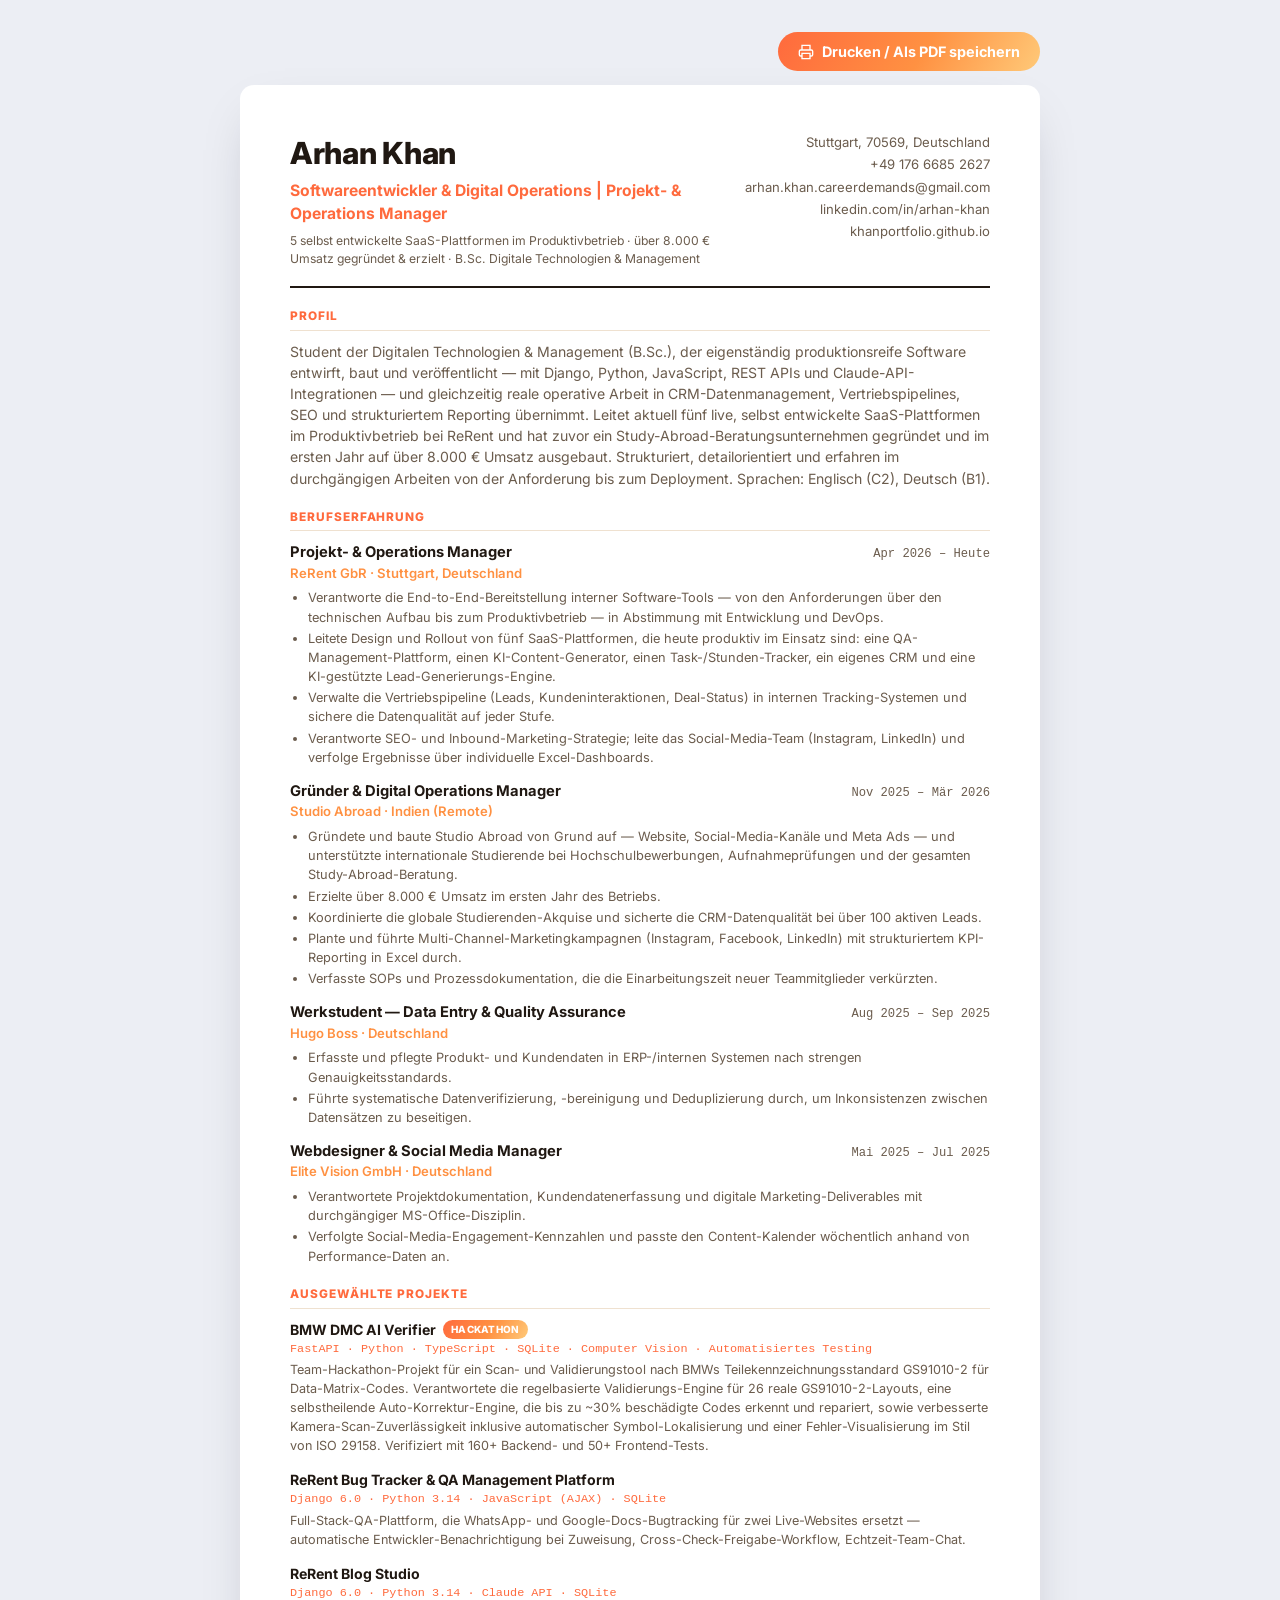
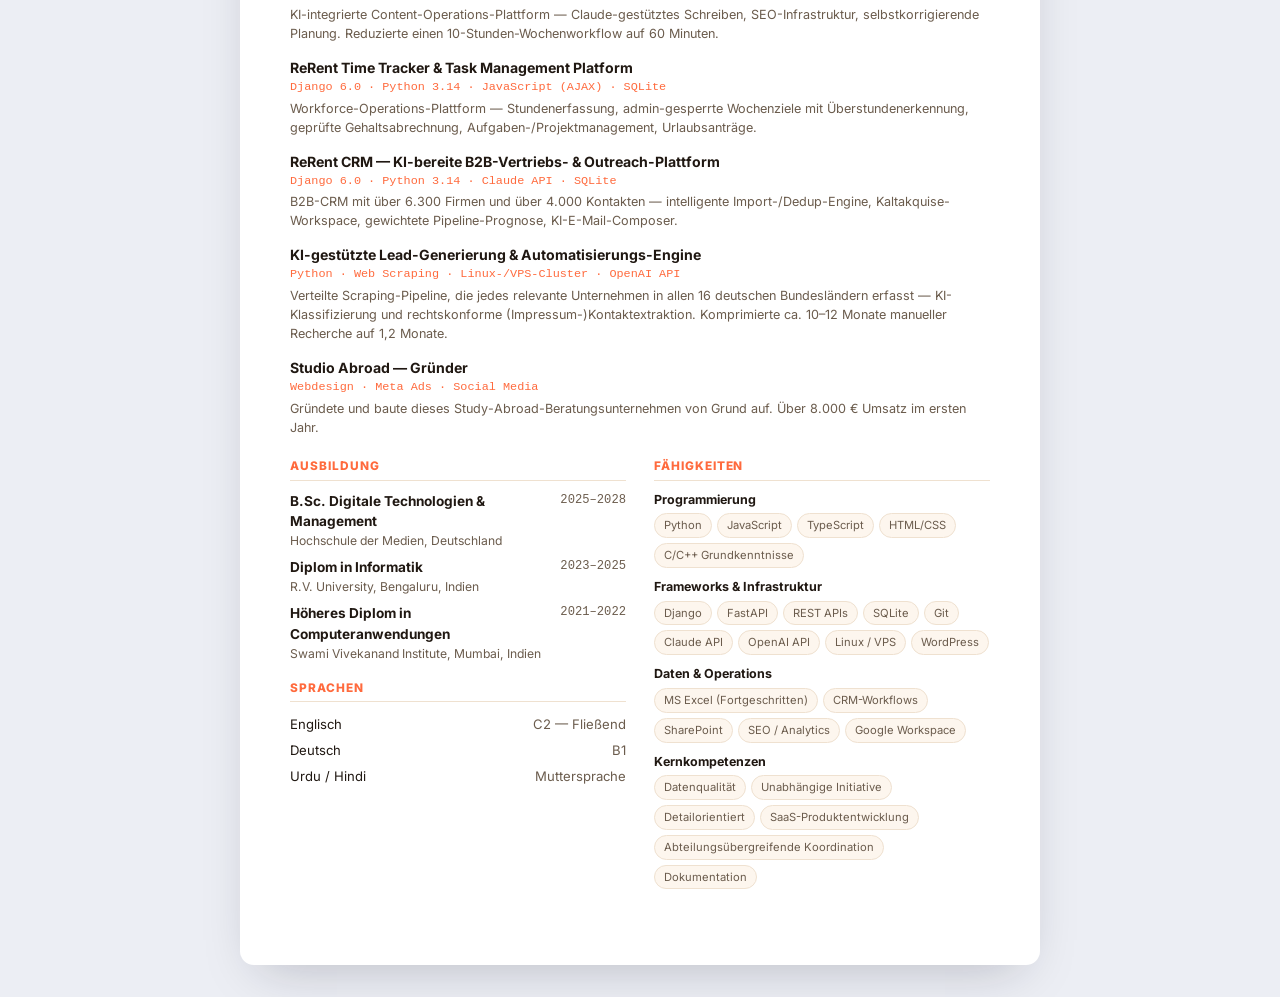
==== cv-de.html @ f929aeee "Add German CV source and matching redesigned PDF New cv-de.html mirrors cv.html's on-brand design, t" ====
<!DOCTYPE html>
<html lang="de">
<head>
<meta charset="UTF-8">
<meta name="viewport" content="width=device-width, initial-scale=1.0">
<title>Arhan Khan — Lebenslauf</title>
<meta name="description" content="Arhan Khan — Softwareentwickler &amp; Digital Operations. Lebenslauf.">
<link rel="icon" href="data:image/svg+xml,%3Csvg xmlns='http://www.w3.org/2000/svg' viewBox='0 0 64 64'%3E%3Cdefs%3E%3ClinearGradient id='g' x1='0' y1='0' x2='1' y2='1'%3E%3Cstop offset='0' stop-color='%23ff6a3d'/%3E%3Cstop offset='.5' stop-color='%23ff9142'/%3E%3Cstop offset='1' stop-color='%23ffc978'/%3E%3C/linearGradient%3E%3C/defs%3E%3Crect width='64' height='64' rx='16' fill='url(%23g)'/%3E%3Ctext x='32' y='42' font-size='28' font-family='Arial,sans-serif' font-weight='700' fill='white' text-anchor='middle'%3EAK%3C/text%3E%3C/svg%3E">
<link rel="preconnect" href="https://fonts.googleapis.com">
<link rel="preconnect" href="https://fonts.gstatic.com" crossorigin>
<link href="https://fonts.googleapis.com/css2?family=Inter:wght@400;500;600;700;800&display=swap" rel="stylesheet">
<style>
  :root {
    --accent-1: #ff6a3d; --accent-2: #ff9142; --accent-3: #ffc978;
    --gradient: linear-gradient(120deg, var(--accent-1), var(--accent-2) 55%, var(--accent-3));
    --text: #201812; --text-dim: #6b5c4d; --border: #efe1d0; --bg-alt: #fdf6ee;
  }
  * { box-sizing: border-box; margin: 0; padding: 0; }
  body {
    font-family: 'Inter', system-ui, sans-serif;
    color: var(--text);
    line-height: 1.5;
    background: #eceef4;
    padding: 32px 16px;
  }
  .page {
    max-width: 800px;
    margin: 0 auto;
    background: #fff;
    border-radius: 14px;
    box-shadow: 0 20px 50px -20px rgba(20,20,40,.25);
    padding: 46px 50px 56px;
  }
  .toolbar {
    max-width: 800px; margin: 0 auto 14px;
    display: flex; justify-content: flex-end;
  }
  .print-btn {
    display: inline-flex; align-items: center; gap: 8px;
    background: var(--gradient); color: #fff; border: none;
    padding: 11px 20px; border-radius: 999px; font-weight: 700; font-size: .9rem;
    cursor: pointer; font-family: inherit;
  }
  header { display: flex; justify-content: space-between; align-items: flex-start; gap: 20px; border-bottom: 2px solid var(--text); padding-bottom: 18px; margin-bottom: 20px; }
  h1 { font-size: 1.9rem; font-weight: 800; letter-spacing: -.01em; }
  .role { font-size: .98rem; color: var(--accent-1); font-weight: 700; margin-top: 2px; }
  .hdr-stats { font-size: .76rem; color: var(--text-dim); margin-top: 6px; }
  .contact { text-align: right; font-size: .82rem; color: var(--text-dim); line-height: 1.7; }
  .contact a { color: var(--text-dim); text-decoration: none; }

  section { margin-bottom: 20px; }
  h2 {
    font-size: .74rem; letter-spacing: .08em; text-transform: uppercase;
    color: var(--accent-1); font-weight: 800; margin-bottom: 10px;
    padding-bottom: 4px; border-bottom: 1px solid var(--border);
  }
  .profile { font-size: .88rem; color: var(--text-dim); }

  .entry { margin-bottom: 13px; }
  .entry:last-child { margin-bottom: 0; }
  .entry-head { display: flex; justify-content: space-between; align-items: baseline; gap: 12px; flex-wrap: wrap; }
  .entry-title { font-weight: 700; font-size: .92rem; }
  .entry-org { font-size: .82rem; color: var(--accent-2); font-weight: 600; }
  .entry-date { font-size: .76rem; color: var(--text-dim); font-family: ui-monospace, monospace; white-space: nowrap; }
  .entry ul { margin: 5px 0 0 18px; }
  .entry li { font-size: .8rem; color: var(--text-dim); margin-bottom: 2px; }

  .proj-title { font-weight: 700; font-size: .88rem; display: flex; align-items: center; gap: 7px; flex-wrap: wrap; }
  .proj-badge {
    display: inline-block; font-size: .62rem; font-weight: 800; letter-spacing: .03em;
    text-transform: uppercase; color: #fff; background: var(--gradient);
    border-radius: 999px; padding: 2px 8px;
  }
  .proj-stack { font-size: .74rem; color: var(--accent-1); font-family: ui-monospace, monospace; margin: 1px 0 3px; }
  .proj-desc { font-size: .79rem; color: var(--text-dim); }

  .two-col { display: grid; grid-template-columns: 1fr 1fr; gap: 28px; }
  .skill-group { margin-bottom: 10px; }
  .skill-group:last-child { margin-bottom: 0; }
  .skill-label { font-size: .78rem; font-weight: 700; margin-bottom: 4px; }
  .pill-row { display: flex; flex-wrap: wrap; gap: 5px; }
  .pill { font-size: .7rem; background: var(--bg-alt); border: 1px solid var(--border); border-radius: 999px; padding: 3px 9px; color: var(--text-dim); }

  .edu-row { display: flex; justify-content: space-between; gap: 10px; font-size: .82rem; margin-bottom: 6px; }
  .edu-row strong { display: block; font-size: .85rem; }
  .edu-loc { color: var(--text-dim); font-size: .76rem; }
  .edu-date { color: var(--text-dim); font-size: .76rem; font-family: ui-monospace, monospace; white-space: nowrap; }

  .lang-row { display: flex; justify-content: space-between; font-size: .82rem; padding: 3px 0; }
  .lang-row span:last-child { color: var(--text-dim); }

  @media print {
    body { background: #fff; padding: 0; font-size: 85%; }
    .toolbar { display: none; }
    .page { box-shadow: none; border-radius: 0; padding: 0; max-width: 100%; }
    @page { margin: 9mm; }
    header { margin-bottom: 11px; padding-bottom: 10px; }
    section { margin-bottom: 10px; }
    h2 { margin-bottom: 5px; padding-bottom: 2px; }
    .entry { margin-bottom: 6px; }
    .entry ul { margin-top: 3px; }
    .entry li { margin-bottom: 1px; line-height: 1.32; }
    .profile { line-height: 1.38; }
  }
  @media (max-width: 640px) {
    .page { padding: 30px 22px; }
    header { flex-direction: column; }
    .contact { text-align: left; }
    .two-col { grid-template-columns: 1fr; }
  }
</style>
</head>
<body>

<div class="toolbar">
  <button class="print-btn" onclick="window.print()">
    <svg width="16" height="16" viewBox="0 0 24 24" fill="none" stroke="currentColor" stroke-width="2"><path d="M6 9V2h12v7M6 18H4a2 2 0 0 1-2-2v-5a2 2 0 0 1 2-2h16a2 2 0 0 1 2 2v5a2 2 0 0 1-2 2h-2M6 14h12v8H6z"/></svg>
    Drucken / Als PDF speichern
  </button>
</div>

<div class="page">

  <header>
    <div>
      <h1>Arhan Khan</h1>
      <p class="role">Softwareentwickler &amp; Digital Operations | Projekt- &amp; Operations Manager</p>
      <p class="hdr-stats">5 selbst entwickelte SaaS-Plattformen im Produktivbetrieb · über 8.000&nbsp;€ Umsatz gegründet &amp; erzielt · B.Sc. Digitale Technologien &amp; Management</p>
    </div>
    <div class="contact">
      Stuttgart, 70569, Deutschland<br>
      +49 176 6685 2627<br>
      <a href="mailto:arhan.khan.careerdemands@gmail.com">arhan.khan.careerdemands@gmail.com</a><br>
      <a href="https://linkedin.com/in/arhan-khan">linkedin.com/in/arhan-khan</a><br>
      <a href="https://khanportfolio.github.io/">khanportfolio.github.io</a>
    </div>
  </header>

  <section>
    <h2>Profil</h2>
    <p class="profile">Student der Digitalen Technologien &amp; Management (B.Sc.), der eigenständig produktionsreife Software entwirft, baut und veröffentlicht — mit Django, Python, JavaScript, REST APIs und Claude-API-Integrationen — und gleichzeitig reale operative Arbeit in CRM-Datenmanagement, Vertriebspipelines, SEO und strukturiertem Reporting übernimmt. Leitet aktuell fünf live, selbst entwickelte SaaS-Plattformen im Produktivbetrieb bei ReRent und hat zuvor ein Study-Abroad-Beratungsunternehmen gegründet und im ersten Jahr auf über 8.000&nbsp;€ Umsatz ausgebaut. Strukturiert, detailorientiert und erfahren im durchgängigen Arbeiten von der Anforderung bis zum Deployment. Sprachen: Englisch (C2), Deutsch (B1).</p>
  </section>

  <section>
    <h2>Berufserfahrung</h2>

    <div class="entry">
      <div class="entry-head">
        <span class="entry-title">Projekt- &amp; Operations Manager</span>
        <span class="entry-date">Apr 2026 – Heute</span>
      </div>
      <div class="entry-org">ReRent GbR · Stuttgart, Deutschland</div>
      <ul>
        <li>Verantworte die End-to-End-Bereitstellung interner Software-Tools — von den Anforderungen über den technischen Aufbau bis zum Produktivbetrieb — in Abstimmung mit Entwicklung und DevOps.</li>
        <li>Leitete Design und Rollout von fünf SaaS-Plattformen, die heute produktiv im Einsatz sind: eine QA-Management-Plattform, einen KI-Content-Generator, einen Task-/Stunden-Tracker, ein eigenes CRM und eine KI-gestützte Lead-Generierungs-Engine.</li>
        <li>Verwalte die Vertriebspipeline (Leads, Kundeninteraktionen, Deal-Status) in internen Tracking-Systemen und sichere die Datenqualität auf jeder Stufe.</li>
        <li>Verantworte SEO- und Inbound-Marketing-Strategie; leite das Social-Media-Team (Instagram, LinkedIn) und verfolge Ergebnisse über individuelle Excel-Dashboards.</li>
      </ul>
    </div>

    <div class="entry">
      <div class="entry-head">
        <span class="entry-title">Gründer &amp; Digital Operations Manager</span>
        <span class="entry-date">Nov 2025 – Mär 2026</span>
      </div>
      <div class="entry-org">Studio Abroad · Indien (Remote)</div>
      <ul>
        <li>Gründete und baute Studio Abroad von Grund auf — Website, Social-Media-Kanäle und Meta Ads — und unterstützte internationale Studierende bei Hochschulbewerbungen, Aufnahmeprüfungen und der gesamten Study-Abroad-Beratung.</li>
        <li>Erzielte über 8.000&nbsp;€ Umsatz im ersten Jahr des Betriebs.</li>
        <li>Koordinierte die globale Studierenden-Akquise und sicherte die CRM-Datenqualität bei über 100 aktiven Leads.</li>
        <li>Plante und führte Multi-Channel-Marketingkampagnen (Instagram, Facebook, LinkedIn) mit strukturiertem KPI-Reporting in Excel durch.</li>
        <li>Verfasste SOPs und Prozessdokumentation, die die Einarbeitungszeit neuer Teammitglieder verkürzten.</li>
      </ul>
    </div>

    <div class="entry">
      <div class="entry-head">
        <span class="entry-title">Werkstudent — Data Entry &amp; Quality Assurance</span>
        <span class="entry-date">Aug 2025 – Sep 2025</span>
      </div>
      <div class="entry-org">Hugo Boss · Deutschland</div>
      <ul>
        <li>Erfasste und pflegte Produkt- und Kundendaten in ERP-/internen Systemen nach strengen Genauigkeitsstandards.</li>
        <li>Führte systematische Datenverifizierung, -bereinigung und Deduplizierung durch, um Inkonsistenzen zwischen Datensätzen zu beseitigen.</li>
      </ul>
    </div>

    <div class="entry">
      <div class="entry-head">
        <span class="entry-title">Webdesigner &amp; Social Media Manager</span>
        <span class="entry-date">Mai 2025 – Jul 2025</span>
      </div>
      <div class="entry-org">Elite Vision GmbH · Deutschland</div>
      <ul>
        <li>Verantwortete Projektdokumentation, Kundendatenerfassung und digitale Marketing-Deliverables mit durchgängiger MS-Office-Disziplin.</li>
        <li>Verfolgte Social-Media-Engagement-Kennzahlen und passte den Content-Kalender wöchentlich anhand von Performance-Daten an.</li>
      </ul>
    </div>
  </section>

  <section>
    <h2>Ausgewählte Projekte</h2>

    <div class="entry">
      <div class="proj-title">BMW DMC AI Verifier <span class="proj-badge">Hackathon</span></div>
      <div class="proj-stack">FastAPI · Python · TypeScript · SQLite · Computer Vision · Automatisiertes Testing</div>
      <div class="proj-desc">Team-Hackathon-Projekt für ein Scan- und Validierungstool nach BMWs Teilekennzeichnungsstandard GS91010-2 für Data-Matrix-Codes. Verantwortete die regelbasierte Validierungs-Engine für 26 reale GS91010-2-Layouts, eine selbstheilende Auto-Korrektur-Engine, die bis zu ~30% beschädigte Codes erkennt und repariert, sowie verbesserte Kamera-Scan-Zuverlässigkeit inklusive automatischer Symbol-Lokalisierung und einer Fehler-Visualisierung im Stil von ISO 29158. Verifiziert mit 160+ Backend- und 50+ Frontend-Tests.</div>
    </div>
    <div class="entry">
      <div class="proj-title">ReRent Bug Tracker &amp; QA Management Platform</div>
      <div class="proj-stack">Django 6.0 · Python 3.14 · JavaScript (AJAX) · SQLite</div>
      <div class="proj-desc">Full-Stack-QA-Plattform, die WhatsApp- und Google-Docs-Bugtracking für zwei Live-Websites ersetzt — automatische Entwickler-Benachrichtigung bei Zuweisung, Cross-Check-Freigabe-Workflow, Echtzeit-Team-Chat.</div>
    </div>
    <div class="entry">
      <div class="proj-title">ReRent Blog Studio</div>
      <div class="proj-stack">Django 6.0 · Python 3.14 · Claude API · SQLite</div>
      <div class="proj-desc">KI-integrierte Content-Operations-Plattform — Claude-gestütztes Schreiben, SEO-Infrastruktur, selbstkorrigierende Planung. Reduzierte einen 10-Stunden-Wochenworkflow auf 60 Minuten.</div>
    </div>
    <div class="entry">
      <div class="proj-title">ReRent Time Tracker &amp; Task Management Platform</div>
      <div class="proj-stack">Django 6.0 · Python 3.14 · JavaScript (AJAX) · SQLite</div>
      <div class="proj-desc">Workforce-Operations-Plattform — Stundenerfassung, admin-gesperrte Wochenziele mit Überstundenerkennung, geprüfte Gehaltsabrechnung, Aufgaben-/Projektmanagement, Urlaubsanträge.</div>
    </div>
    <div class="entry">
      <div class="proj-title">ReRent CRM — KI-bereite B2B-Vertriebs- &amp; Outreach-Plattform</div>
      <div class="proj-stack">Django 6.0 · Python 3.14 · Claude API · SQLite</div>
      <div class="proj-desc">B2B-CRM mit über 6.300 Firmen und über 4.000 Kontakten — intelligente Import-/Dedup-Engine, Kaltakquise-Workspace, gewichtete Pipeline-Prognose, KI-E-Mail-Composer.</div>
    </div>
    <div class="entry">
      <div class="proj-title">KI-gestützte Lead-Generierung &amp; Automatisierungs-Engine</div>
      <div class="proj-stack">Python · Web Scraping · Linux-/VPS-Cluster · OpenAI API</div>
      <div class="proj-desc">Verteilte Scraping-Pipeline, die jedes relevante Unternehmen in allen 16 deutschen Bundesländern erfasst — KI-Klassifizierung und rechtskonforme (Impressum-)Kontaktextraktion. Komprimierte ca. 10–12 Monate manueller Recherche auf 1,2 Monate.</div>
    </div>
    <div class="entry">
      <div class="proj-title">Studio Abroad — Gründer</div>
      <div class="proj-stack">Webdesign · Meta Ads · Social Media</div>
      <div class="proj-desc">Gründete und baute dieses Study-Abroad-Beratungsunternehmen von Grund auf. Über 8.000&nbsp;€ Umsatz im ersten Jahr.</div>
    </div>
  </section>

  <div class="two-col">
    <section>
      <h2>Ausbildung</h2>
      <div class="edu-row">
        <div><strong>B.Sc. Digitale Technologien &amp; Management</strong><span class="edu-loc">Hochschule der Medien, Deutschland</span></div>
        <span class="edu-date">2025–2028</span>
      </div>
      <div class="edu-row">
        <div><strong>Diplom in Informatik</strong><span class="edu-loc">R.V. University, Bengaluru, Indien</span></div>
        <span class="edu-date">2023–2025</span>
      </div>
      <div class="edu-row">
        <div><strong>Höheres Diplom in Computeranwendungen</strong><span class="edu-loc">Swami Vivekanand Institute, Mumbai, Indien</span></div>
        <span class="edu-date">2021–2022</span>
      </div>

      <h2 style="margin-top:16px">Sprachen</h2>
      <div class="lang-row"><span>Englisch</span><span>C2 — Fließend</span></div>
      <div class="lang-row"><span>Deutsch</span><span>B1</span></div>
      <div class="lang-row"><span>Urdu / Hindi</span><span>Muttersprache</span></div>
    </section>

    <section>
      <h2>Fähigkeiten</h2>
      <div class="skill-group">
        <div class="skill-label">Programmierung</div>
        <div class="pill-row">
          <span class="pill">Python</span><span class="pill">JavaScript</span><span class="pill">TypeScript</span><span class="pill">HTML/CSS</span><span class="pill">C/C++ Grundkenntnisse</span>
        </div>
      </div>
      <div class="skill-group">
        <div class="skill-label">Frameworks &amp; Infrastruktur</div>
        <div class="pill-row">
          <span class="pill">Django</span><span class="pill">FastAPI</span><span class="pill">REST APIs</span><span class="pill">SQLite</span><span class="pill">Git</span><span class="pill">Claude API</span><span class="pill">OpenAI API</span><span class="pill">Linux / VPS</span><span class="pill">WordPress</span>
        </div>
      </div>
      <div class="skill-group">
        <div class="skill-label">Daten &amp; Operations</div>
        <div class="pill-row">
          <span class="pill">MS Excel (Fortgeschritten)</span><span class="pill">CRM-Workflows</span><span class="pill">SharePoint</span><span class="pill">SEO / Analytics</span><span class="pill">Google Workspace</span>
        </div>
      </div>
      <div class="skill-group">
        <div class="skill-label">Kernkompetenzen</div>
        <div class="pill-row">
          <span class="pill">Datenqualität</span><span class="pill">Unabhängige Initiative</span><span class="pill">Detailorientiert</span><span class="pill">SaaS-Produktentwicklung</span><span class="pill">Abteilungsübergreifende Koordination</span><span class="pill">Dokumentation</span>
        </div>
      </div>
    </section>
  </div>

</div>
</body>
</html>
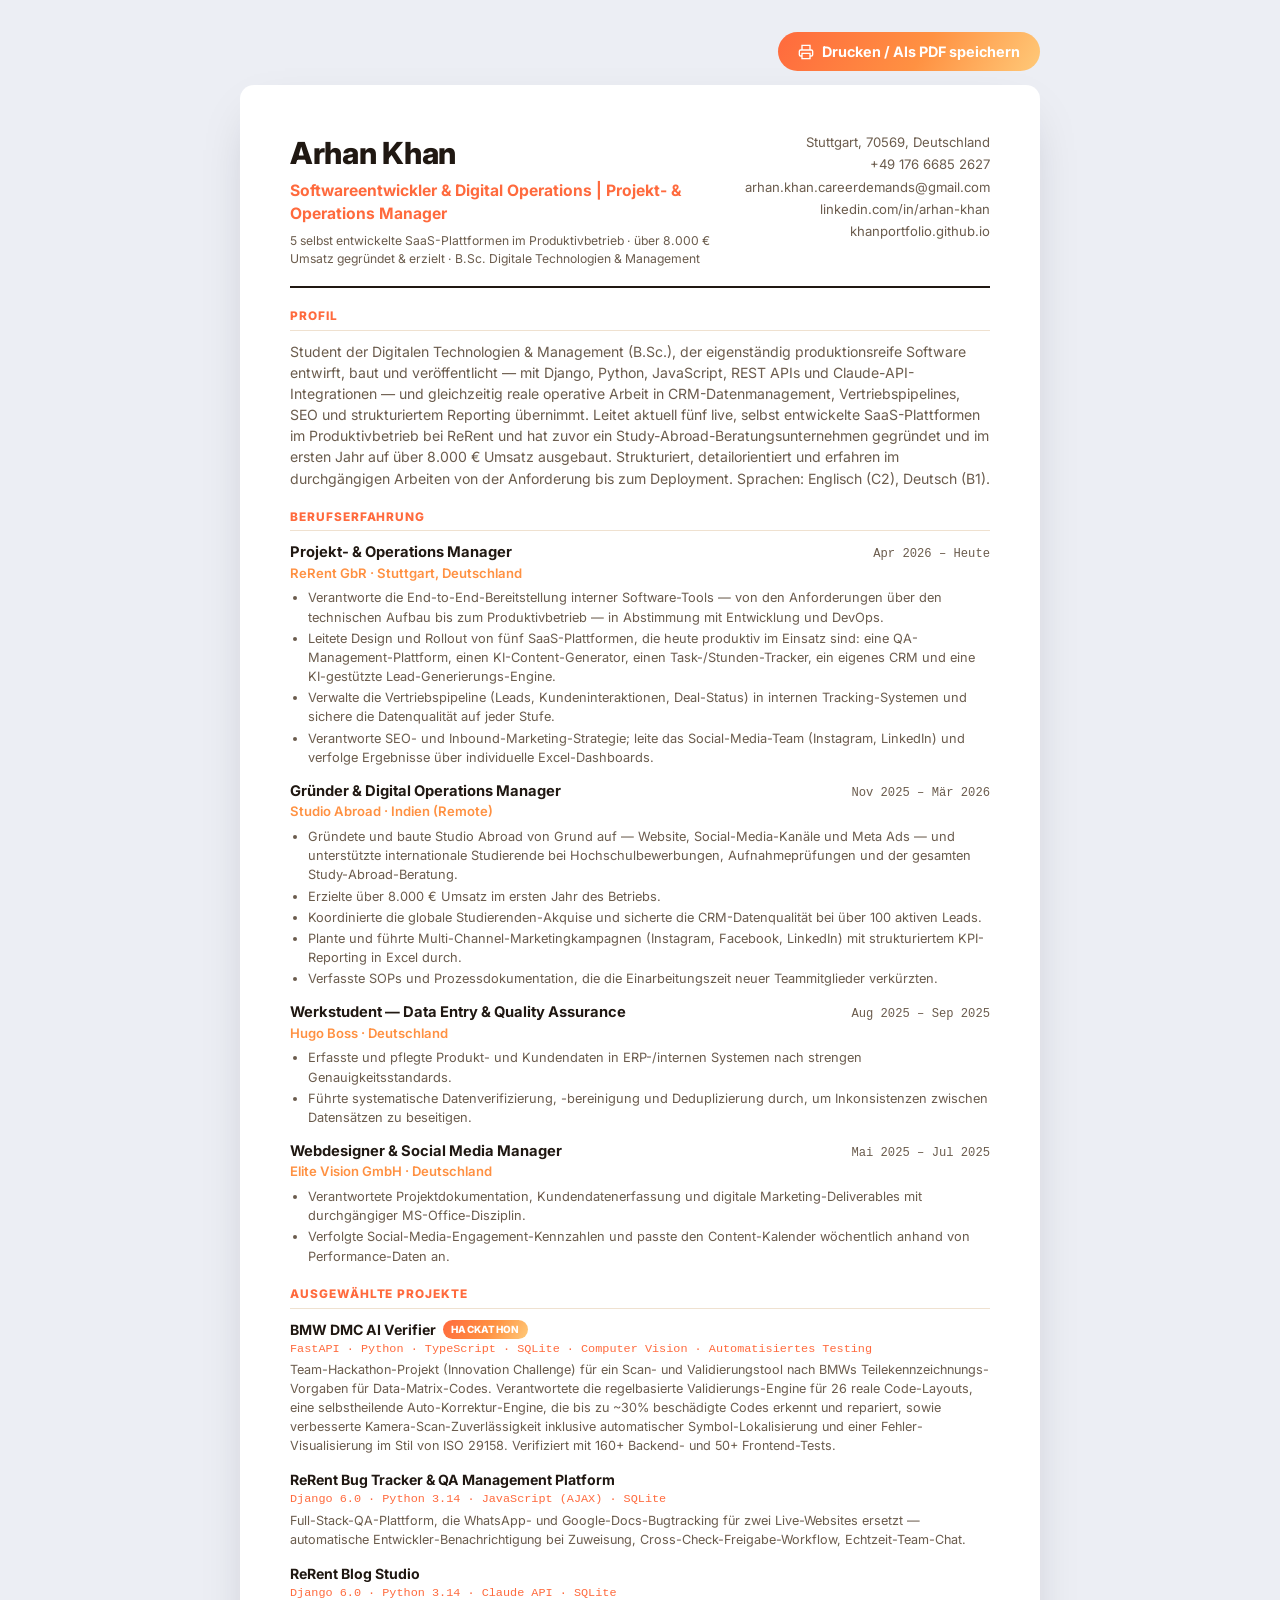
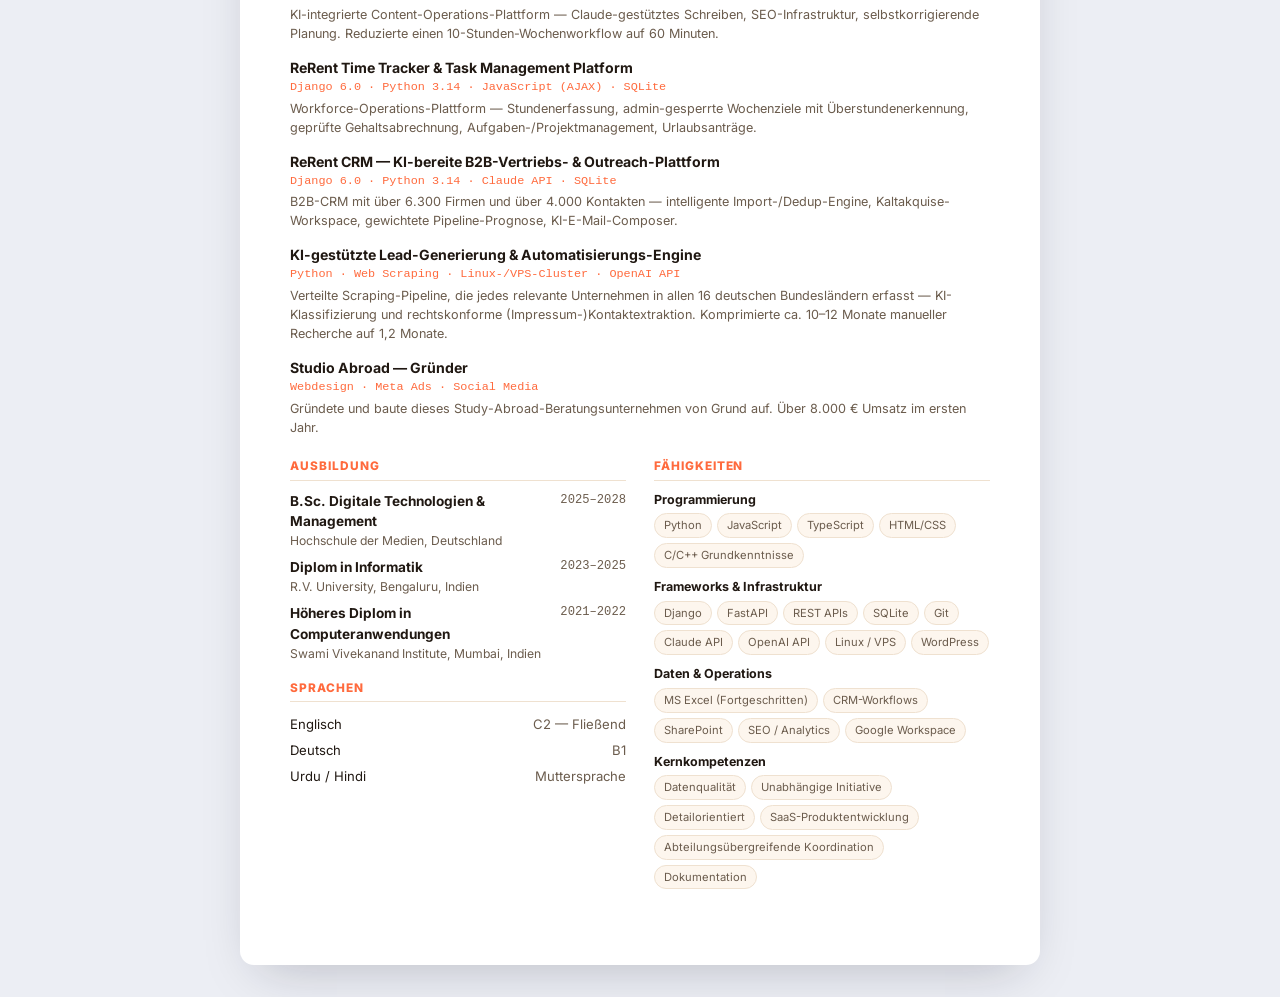
==== commit 5545738d: "Stop exposing the exact BMW part-marking standard reference Replace every mention of the specific st" ====
--- a/cv-de.html
+++ b/cv-de.html
@@ -204,7 +204,7 @@
     <div class="entry">
       <div class="proj-title">BMW DMC AI Verifier <span class="proj-badge">Hackathon</span></div>
       <div class="proj-stack">FastAPI · Python · TypeScript · SQLite · Computer Vision · Automatisiertes Testing</div>
-      <div class="proj-desc">Team-Hackathon-Projekt für ein Scan- und Validierungstool nach BMWs Teilekennzeichnungsstandard GS91010-2 für Data-Matrix-Codes. Verantwortete die regelbasierte Validierungs-Engine für 26 reale GS91010-2-Layouts, eine selbstheilende Auto-Korrektur-Engine, die bis zu ~30% beschädigte Codes erkennt und repariert, sowie verbesserte Kamera-Scan-Zuverlässigkeit inklusive automatischer Symbol-Lokalisierung und einer Fehler-Visualisierung im Stil von ISO 29158. Verifiziert mit 160+ Backend- und 50+ Frontend-Tests.</div>
+      <div class="proj-desc">Team-Hackathon-Projekt (Innovation Challenge) für ein Scan- und Validierungstool nach BMWs Teilekennzeichnungs-Vorgaben für Data-Matrix-Codes. Verantwortete die regelbasierte Validierungs-Engine für 26 reale Code-Layouts, eine selbstheilende Auto-Korrektur-Engine, die bis zu ~30% beschädigte Codes erkennt und repariert, sowie verbesserte Kamera-Scan-Zuverlässigkeit inklusive automatischer Symbol-Lokalisierung und einer Fehler-Visualisierung im Stil von ISO 29158. Verifiziert mit 160+ Backend- und 50+ Frontend-Tests.</div>
     </div>
     <div class="entry">
       <div class="proj-title">ReRent Bug Tracker &amp; QA Management Platform</div>
